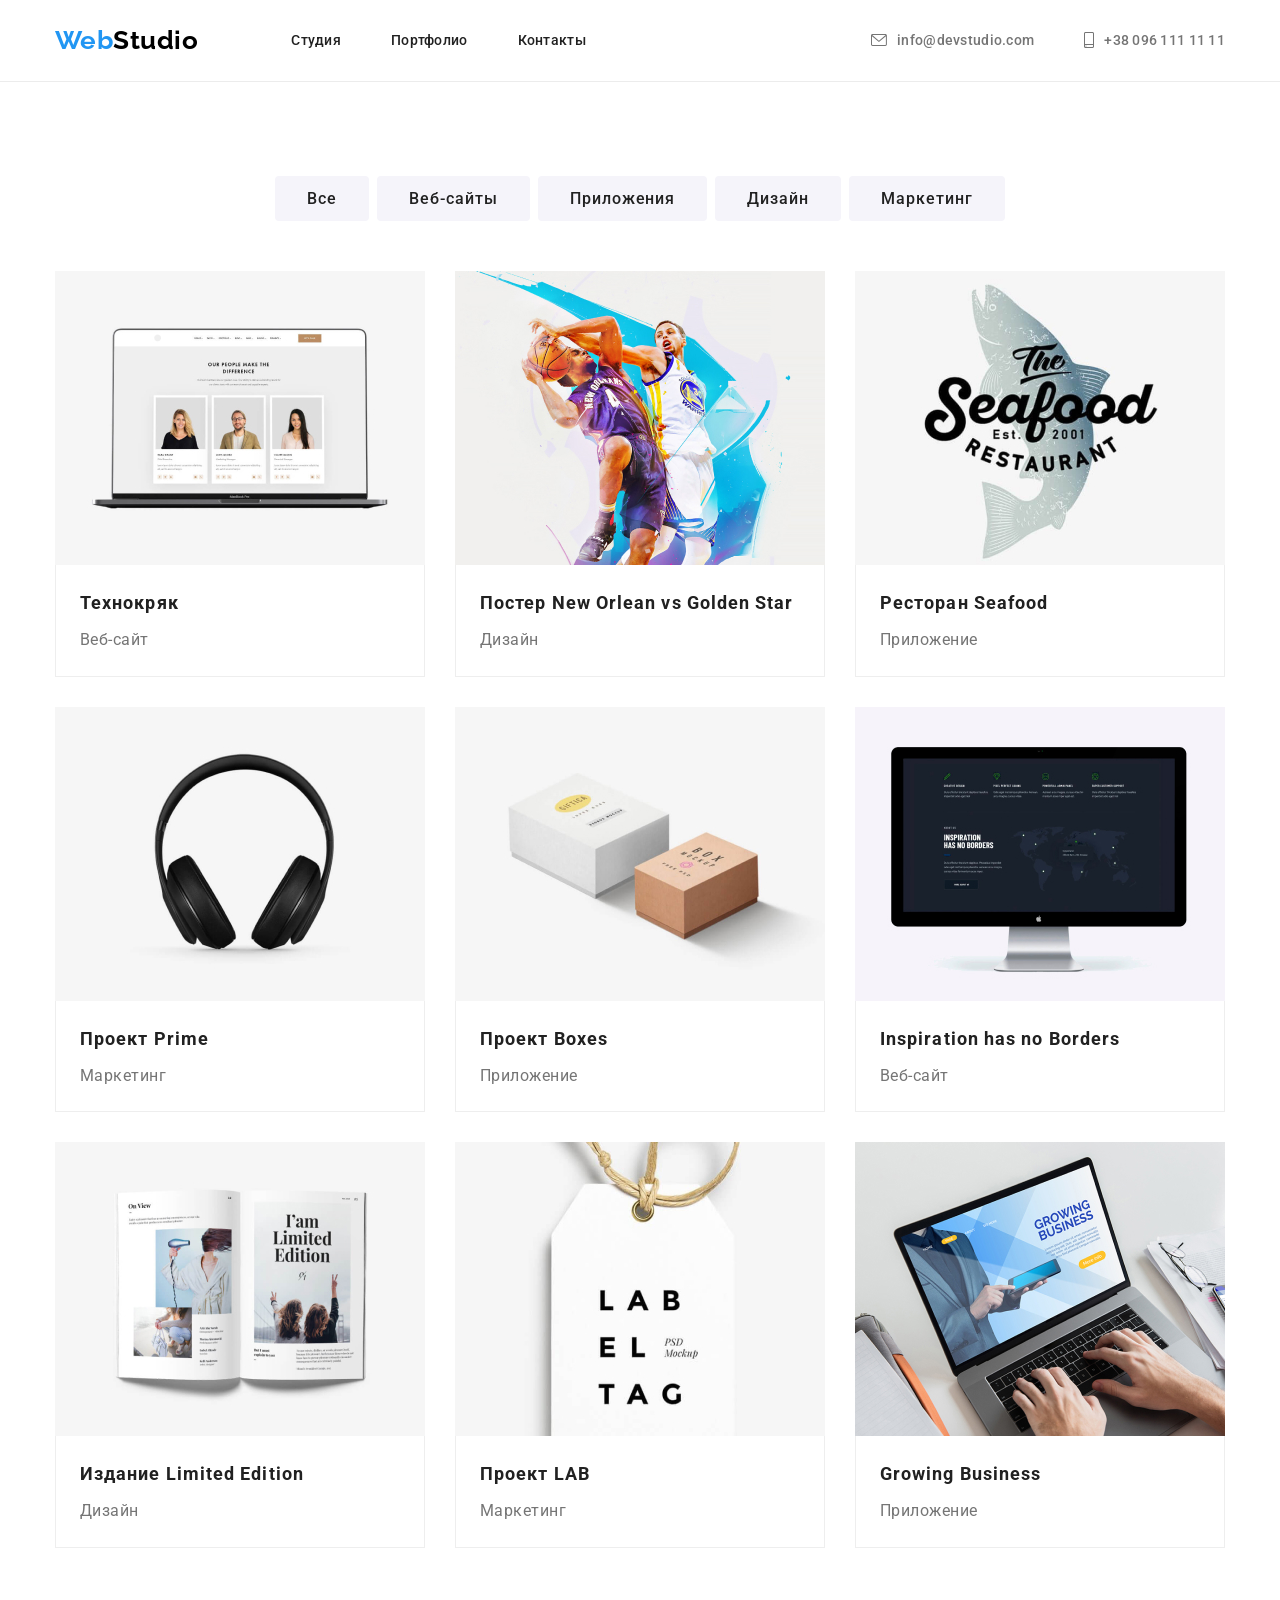
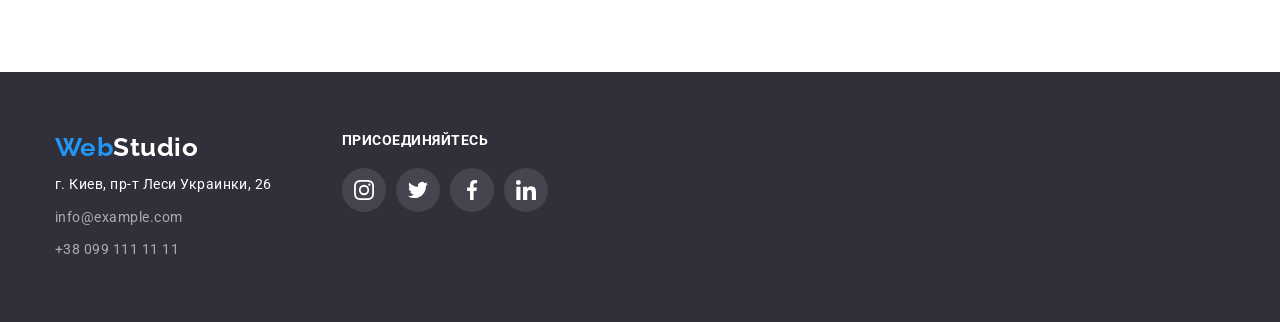
==== portfolio.html @ 29c9bf12 "выполняет дз4" ====
<!DOCTYPE html>
<html lang="ru">
<head>
    <meta charset="UTF-8">
    <meta http-equiv="X-UA-Compatible" content="IE=edge">
    <meta name="viewport" content="width=device-width, initial-scale=1.0">
    <title>WebStudio HW</title>
    <link href="https://fonts.googleapis.com/css2?family=Raleway:wght@700&family=Roboto:wght@400;500;700;900&display=swap" rel="stylesheet">
    <link rel="stylesheet" href="https://cdnjs.cloudflare.com/ajax/libs/modern-normalize/1.1.0/modern-normalize.min.css">
    <link rel="stylesheet" href="./css/style.css">
    <link rel="stylesheet" href="./css/portfolio.css">
</head>
<body>
    
                                            <!-- ХЕДЕР -->
<header class="header">
<div class="container heder-container">
<nav class="nav">
    <a class="logo logo-header" href="./index.html"><span class="logo-span">Web</span>Studio</a>

    <ul class="nav-list">
        <li class="nav-list-item"><a class="link link-nav" href="./index.html">Студия</a></li>
        <li class="nav-list-item"><a class="link link-nav link-portfolio" href="./portfolio.html">Портфолио</a></li>
        <li class="nav-list-item"><a class="link link-nav" href="">Контакты</a></li>
    </ul>

</nav>
    <ul class="contact-list">
        <li class="contact-list-item"><a class="link link-contact" href="mailto:info@devstudio.com">
            <svg class="link-icon-contact" width="16" height="12"><use href="./images/sprite.svg#icon-envelope"></use></svg>
            info@devstudio.com</a></li>
        <li class="contact-list-item"><a class="link link-contact" href="tel:+380961111111">
            <svg class="link-icon-contact" width="10" height="16"><use href="./images/sprite.svg#icon-smartphone"></use></svg>
            +38 096 111 11 11</a></li>
    </ul>
</div>
</header>

                                            <!-- МЕЙН -->
<main>
                                        <!-- section ofs -->
    <section class="ofs-section">
        <div class="container">

        <h1 hidden>Наши предложения</h1>
        <ul class="list-ofs">
            <li class="list-ofs-items"><button class="btn btn-portfolio" type="button">Все</button></li>
            <li class="list-ofs-items"><button class="btn btn-portfolio" type="button">Веб-сайты</button></li>
            <li class="list-ofs-items"><button class="btn btn-portfolio" type="button">Приложения</button></li>
            <li class="list-ofs-items"><button class="btn btn-portfolio" type="button">Дизайн</button></li>
            <li class="list-ofs-items"><button class="btn btn-portfolio" type="button">Маркетинг </button></li>
        </ul>

<ul class="list-ofs-cards">
    <li class="list-ofs-cards-items">
        <a href="">
        <img src="./images/portfolio/prodject1.jpg" alt="предложение" width="370">
        <div class="ofs-cards">
            <h2 class="title-ofers">Технокряк</h2>
            <p class="offers-text">Веб-сайт</p>
        </div>
        </a>
    </li>
    <li class="list-ofs-cards-items">
        <a href="">
        <img src="./images/portfolio/prodject2.jpg" alt="предложение" width="370">
        <div class="ofs-cards">
            <h2 class="title-ofers">Постер New Orlean vs Golden Star</h2>
            <p class="offers-text">Дизайн</p>
        </div>
        </a>
    </li>
    <li class="list-ofs-cards-items">
        <a href="">
        <img src="./images/portfolio/prodject3.jpg" alt="предложение" width="370">
        <div class="ofs-cards">
            <h2 class="title-ofers">Ресторан Seafood</h2>
            <p class="offers-text">Приложение</p>
        </div>
        </a>
    </li>
    <li class="list-ofs-cards-items">
        <a href="">
        <img src="./images/portfolio/prodject4.jpg" alt="предложение" width="370">
        <div class="ofs-cards">
            <h2 class="title-ofers">Проект Prime</h2>
            <p class="offers-text">Маркетинг</p>
        </div>
        </a>
    </li>
    <li class="list-ofs-cards-items">
        <a href="">
        <img src="./images/portfolio/prodject5.jpg" alt="предложение" width="370">
        <div class="ofs-cards">
            <h2 class="title-ofers">Проект Boxes</h2>
            <p class="offers-text">Приложение</p>
        </div>
        </a>
    </li>
    <li class="list-ofs-cards-items">
        <a href="">
        <img src="./images/portfolio/prodject6.jpg" alt="предложение" width="370">
        <div class="ofs-cards">
            <h2 class="title-ofers">Inspiration has no Borders</h2>
            <p class="offers-text">Веб-сайт</p>
        </div>
        </a>
    </li>
    <li class="list-ofs-cards-items">
        <a href="">
        <img src="./images/portfolio/prodject7.jpg" alt="предложение" width="370">
        <div class="ofs-cards">
            <h2 class="title-ofers">Издание Limited Edition</h2>
            <p class="offers-text">Дизайн</p>
        </div>
        </a>
    </li>
    <li class="list-ofs-cards-items">
        <a href="">
        <img src="./images/portfolio/prodject8.jpg" alt="предложение" width="370">
        <div class="ofs-cards">
            <h2 class="title-ofers">Проект LAB</h2>
            <p class="offers-text">Маркетинг</p>
        </div>
        </a>
    </li>
    <li class="list-ofs-cards-items">
        <a href="">
        <img src="./images/portfolio/prodject9.jpg" alt="предложение" width="370">
        <div class="ofs-cards">
            <h2 class="title-ofers">Growing Business</h2>
            <p class="offers-text">Приложение</p>
        </div>
        </a>
    </li>
</ul>
    </div>
    </section>
</main>

                                        <!-- ФУТЕР -->
<footer class="footer">
    <div class="container footer-container">
    <div class="adress-container">
    <a class="logo logo-footer" href="./index.html"><span class="logo-span">Web</span>Studio</a>
    
    <address class="adress">
       <p class="footer-text">г. Киев, пр-т Леси Украинки, 26</p>
    <ul>
        <li class="list-adress-items"><a class="link link-footer" href="mailto:info@example.com">info@example.com</a></li>
        <li class="list-adress-items"><a class="link link-footer" href="tel:+380991111111">+38 099 111 11 11</a></li>
    </ul>
    </address>
    </div>

    <div class="social-conteiner">
        <p class="sl-text">Присоединяйтесь</p>
    <ul class="list-adress">
        <li class="list-adress-items-sl"><a class="social-link sl-instagram" href=""></a></li>
        <li class="list-adress-items-sl"><a class="social-link sl-twitter" href=""></a></li>
        <li class="list-adress-items-sl"><a class="social-link sl-facebook" href=""></a></li>
        <li class="list-adress-items-sl"><a class="social-link sl-in" href=""></a></li>
    </ul>
    </div>

    </div>
</footer>

</body>
</html>
---- css/style.css ----
:root {
    --main-font: "Roboto", sans-serif; ;
    --secondary-font: "Raleway", sans-serif;;

    /* TEXT COLORS */
    --main-txt-cl: #757575 ;
    --secondary-txt-cl: #212121 ;

    /* BTN COLORS */
    --btn-txt-cl: #ffffff ;
    --btn-bg-cl: #2196F3 ;

    /* COLORS */
    --accent-cl: #2196F3 ;
    --main-bg-cl: #ffffff ;
    
    --black-cl: #212121 ;
    --grey-cl: #757575 ;
    
    /* BORDER RADIUS */
    --btn-border-radius: 4px;
    --border-radius: 0px 0px 4px 4px;

}

body {
    font-family: var(--main-font);
    letter-spacing: 0.03em;
    color: var(--main-txt-cl);

}

button {
    font-family: inherit;

}

ul,
li,
h1,
h2,
h3,
h4,
h5,
p  {
    margin-block-start: 0em;
    margin-block-end: 0em;
    margin-inline-start: 0px;
    margin-inline-end: 0px;
    padding-inline-start: 0px;
}

img {
    display: block;
}

h1,
h2,
h3,
h4,
h5,
h6 {
    color: var(--secondary-txt-cl);
    margin: 0;
    padding: 0;

}

ul {
    list-style: none;
}

a {
    text-decoration: none;
}

address {
    font-style: normal;
}

.container {
    width: 1200px;
    padding-left: 15px;
    padding-right: 15px;
    margin-left: auto;
    margin-right: auto;
}

.visually-hidden {
    position: absolute;
    clip: rect(0 0 0 0);
    width: 1px;
    height: 1px;
    margin: -1px;
}

/* HEADER */

.header {
    border-bottom: 1px solid #ECECEC;
}

.heder-container {
    display: flex;
    align-items: center;
}

.nav {
    display: flex;
    align-items: center;
}

.contact-list {
    display: flex;
    margin-left: auto;
}

.nav-list {
    display: flex;
    align-items: center;
}

.logo {
    font-family: var(--secondary-font);
    color: #000;
    font-weight: bold;
    font-size: 26px;
    line-height: 1.2;
}

.logo-header {
    margin-right: 93px;
}

.logo-span {
    color: var(--accent-cl)
}

/* link nav */
.link-nav {
    padding-top: 32px;
    padding-bottom: 32px;
    display: block;
}

.link-nav {
    color: var(--black-cl);
    font-weight: 500;
    font-size: 14px;
    line-height: 1.2;
    letter-spacing: 0.02em;
}

.nav-list-item {
    margin-right: 50px;
}

.nav-list-item:last-child {
    margin-right: 0;
}

.link:hover,
.link:focus {
    color: var(--accent-cl)
}

.link-studio:visited {
    color: var(--accent-cl);
}

.contact-list-item {
    margin-right: 50px;
}

.contact-list-item:last-child {
margin-right: 0px;
}

.link-contact {
    font-weight: 500;
    font-size: 14px;
    line-height: 1.2;
    letter-spacing: 0.02em;
    color: var(--grey-cl);
}

.link-contact {
    display: flex;
    align-items: center;
    justify-content: center; 
}

.link-icon-contact {
    fill: #757575;
    margin-right: 10px;
}

.link-contact:hover .link-icon-contact,
.link-contact:focus .link-icon-contact {
    fill: #2196F3;
}

/* MAIN */

/* hero section */

.hero-section {
    background-image: linear-gradient(
        to right,
        rgba(47, 48, 58, 0.4),
        rgba(47, 48, 58, 0.4)),
        url(../images/main-page/bg-img.jpg);
    padding-top: 200px;
    padding-bottom: 200px;
    background-repeat: no-repeat;
    background-size: cover;
    background-position: center;
    height: 600px;
}

.title-hero {
    font-weight: 900;
    font-size: 44px;
    line-height: 1.4;
    text-align: center;
    letter-spacing: 0.06em;
    text-transform: uppercase;
    color: #ffffff;
}

.btn {
    font-weight: bold;
    font-size: 16px;
    line-height: 1.9;
    display: flex;
    align-items: center;
    text-align: center;
    letter-spacing: 0.06em;
    
    background-color: var(--btn-bg-cl);
    color: var(--btn-txt-cl);
    border: 0px;
    border-radius: var(--btn-border-radius);

    cursor: pointer;
    margin-top: 30px;
    margin-left: auto;
    margin-right: auto;
    padding: 10px 32px;
}

.btn:hover,
.btn:focus {
    background-color: #188CE8;
}

/* our benefits */
.benefits-section {
    padding-top: 94px;
    padding-bottom: 94px;
}

.list-benefits {
    display: flex;
}

.list-benefits-items::before {
    display: block;
    content: "";
    height: 120px;
    background-size: 70 70;
    background-repeat: no-repeat;
    background-position: center;
    background-color: #F5F4FA;
    margin-bottom: 30px;
}

.icon-antenna::before {
    background-image: 
    url(../images/icons/antenna.svg);
}

.icon-clock::before {
    background-image: 
    url(../images/icons/clock.svg);
}

.icon-diagram::before {
    background-image: 
    url(../images/icons/diagram.svg);
}

.icon-astronaut::before {
    background-image: 
    url(../images/icons/astronaut.svg);
}

.list-benefits-items {
    margin-right: 30px;
    width: 270px;
}
.list-benefits-items:last-child {
    margin-right: 0px;
}

.title-benefits {
    font-weight: bold;
    font-size: 14px;
    line-height: 1.2;
    text-transform: uppercase;
    margin-bottom: 10px;
}

.benefits-text {
    font-size: 14px;
    line-height: 1.7;
}

/* our work section */
.our-work-section {
    padding-bottom: 94px;
}

.title-work {
    font-weight: bold;
    font-size: 36px;
    line-height: 1.2;
    text-align: center;
    margin-bottom: 50px;
}

.work-list {
    display: flex;
}

.work-list-item {
    margin-right: 30px;
}

.work-list-item:last-child {
    margin-right: 0;
}

/* our team section */
.our-team-section {
    padding-top: 94px;
    padding-bottom: 94px;
    background-color: #F5F4FA;
}

.team-list {
    display: flex;
}

.team-list-item {
    margin-right: 30px;
    box-shadow: 0px 1px 3px rgba(0, 0, 0, 0.12),
     0px 1px 1px rgba(0, 0, 0, 0.14),
      0px 2px 1px rgba(0, 0, 0, 0.2);
}
.team-list-item:last-child {
    margin-right: 0;
}

.team-card {
    padding-top: 30px;
    padding-bottom: 30px;
    background-color: #fff;
    /* border-radius: var(--border-radius);
    border: 0px solid; */
}

.title-team {
    font-weight: bold;
    font-size: 36px;
    line-height: 1.2;
    text-align: center;
    margin-bottom: 50px;
}

.title-name {
    font-weight: 500;
    font-size: 16px;
    line-height: 1.2;
    text-align: center;
    margin-bottom: 10px;
}

.team-text {
    font-size: 16px;
    line-height: 1.2;
    text-align: center;
}

.list-sl {
    display: flex;
    margin-left: 30px;
    margin-top: 16px;
}

.list-item-sl {
    margin-right: 10px;
}

.list-item-sl:last-child {
    margin-right: 0;
}

.link-icon-team {
    display: flex;
    align-items: center;
    justify-content: center;
    width: 44px;
    height: 44px;
    border-radius: 50%;
}

.link-icon {
    fill: #AFB1B8;
}

.link-icon-team:hover,
.link-icon-team:focus {
    background-color: #2196F3;
}

.link-icon-team:hover .link-icon {
    fill: #fff;
}

/* section client */
.section-client {
    padding-top: 94px;
    padding-bottom: 94px;
}

.client-title {
    font-weight: bold;
    font-size: 36px;
    line-height: 1.2;
    text-align: center;
    margin-bottom: 50px;
}

.client-list {
    display: flex;
}

.client-list-item {
    border: 1px solid #AFB1B8;
    border-radius: 4px;
    margin-right: 30px;
}

.client-list-item:last-child {
margin-right: 0;
}

.icon-client {
    fill: #AFB1B8;
}

.client-list-item:hover .icon-client,
.client-list-item:focus .icon-client {
    fill: #2196F3;
}

.client-list-item:hover,
.client-list-item:focus {
    border: 1px solid #2196F3;
}

/* FOOTER */

.footer-container {
    display: flex;
}

.adress-container {
    display: block;
}
.social-conteiner {
    margin-left: 70px;
}

.footer {
    background-color: #2F303A;
    padding-top: 60px;
    padding-bottom: 60px;
}

.logo-footer {
    color: #ffffff;
}
.adress {
    margin-top: 10px;
}

.footer-text {
    font-size: 14px;
    line-height: 1.7;
    color: #ffffff;
    margin-bottom: 9px;
}

.list-adress {
    display: flex;
}

.list-adress-items {
    margin-top: 9px;
}
.list-adress-items:first-child {
    margin-top: 0;
}

.list-adress-items-sl {
    margin-right: 10px;
}

.list-adress-items-sl:last-child {
    margin-right: 0;
}

.sl-text {
    font-weight: bold;
    font-size: 14px;
    line-height: 1.2;
    text-transform: uppercase;
    color: #fff;
    margin-bottom: 20px;
}

.link-footer {
    font-size: 14px;
    line-height: 1.7;
    color: rgba(255, 255, 255, 0.6);
}

.social-link {
    display: inline-block;
    height: 44px;
    width: 44px;
    background-repeat: no-repeat;
    background-position: center;
    border-radius: 50%;
    background-color: rgba(255,255,255,0.1);
    color: #ffffff;
}

.social-link:hover,
.social-link:focus {
    background-color: #2196F3;
}

.sl-instagram {
background-image: 
url(../images/icons/icons-ss/instagram-f.svg);
}

.sl-twitter {
background-image: 
url(../images/icons/icons-ss/twitter-f.svg);
}

.sl-facebook {
background-image: 
url(../images/icons/icons-ss/facebook-f.svg);
}

.sl-in {
background-image: 
url(../images/icons/icons-ss/linkedin-f.svg);
}
---- css/portfolio.css ----
/* HEADER */
.link-portfolio:visited {
    color: var(--accent-cl);
}

/* MAIN */

.ofs-section{
padding-top: 94px;
padding-bottom: 94px;
}

.btn-portfolio {
    background-color: #F5F4FA;
    color: var(--black-cl);

    font-weight: 500;
    font-size: 16px;
    line-height: 1.6;
    text-align: center;
    margin: 0px
}

.btn-portfolio:hover,
.btn-portfolio:focus {
    background-color: var(--accent-cl);
    color: #fff;
}

.list-ofs {
    display: flex;
    justify-content: center;
    margin-bottom: 50px;
}

.list-ofs-items {
    margin-right: 8px;
}
.list-ofs-items:last-child {
    margin-right: 0;
}

.list-ofs-cards-items:hover,
.list-ofs-cards-items:focus {
    box-shadow: 0px 1px 1px rgba(0, 0, 0, 0.12),
     0px 4px 4px rgba(0, 0, 0, 0.06),
     1px 4px 6px rgba(0, 0, 0, 0.16);
}

/* offers */
.title-ofers {
    font-weight: bold;
    font-size: 18px;
    line-height: 2;
    letter-spacing: 0.06em;
}

.offers-text {
    font-size: 16px;
    line-height: 1.9;
    margin-top: 4px;
    color: var(--main-txt-cl);
}

.list-ofs-cards {
    display: flex;
    flex-wrap: wrap;
}

.ofs-cards {
    padding: 20px 24px;
    border-bottom: 1px solid #EEEEEE;
    border-right: 1px solid #EEEEEE;
    border-left: 1px solid #EEEEEE;
}

.list-ofs-cards-items {
    margin-right: 30px;
    width: 370px;
    margin-bottom: 30px;
}

.list-ofs-cards-items:nth-child(3n) {
    margin-right: 0;
}
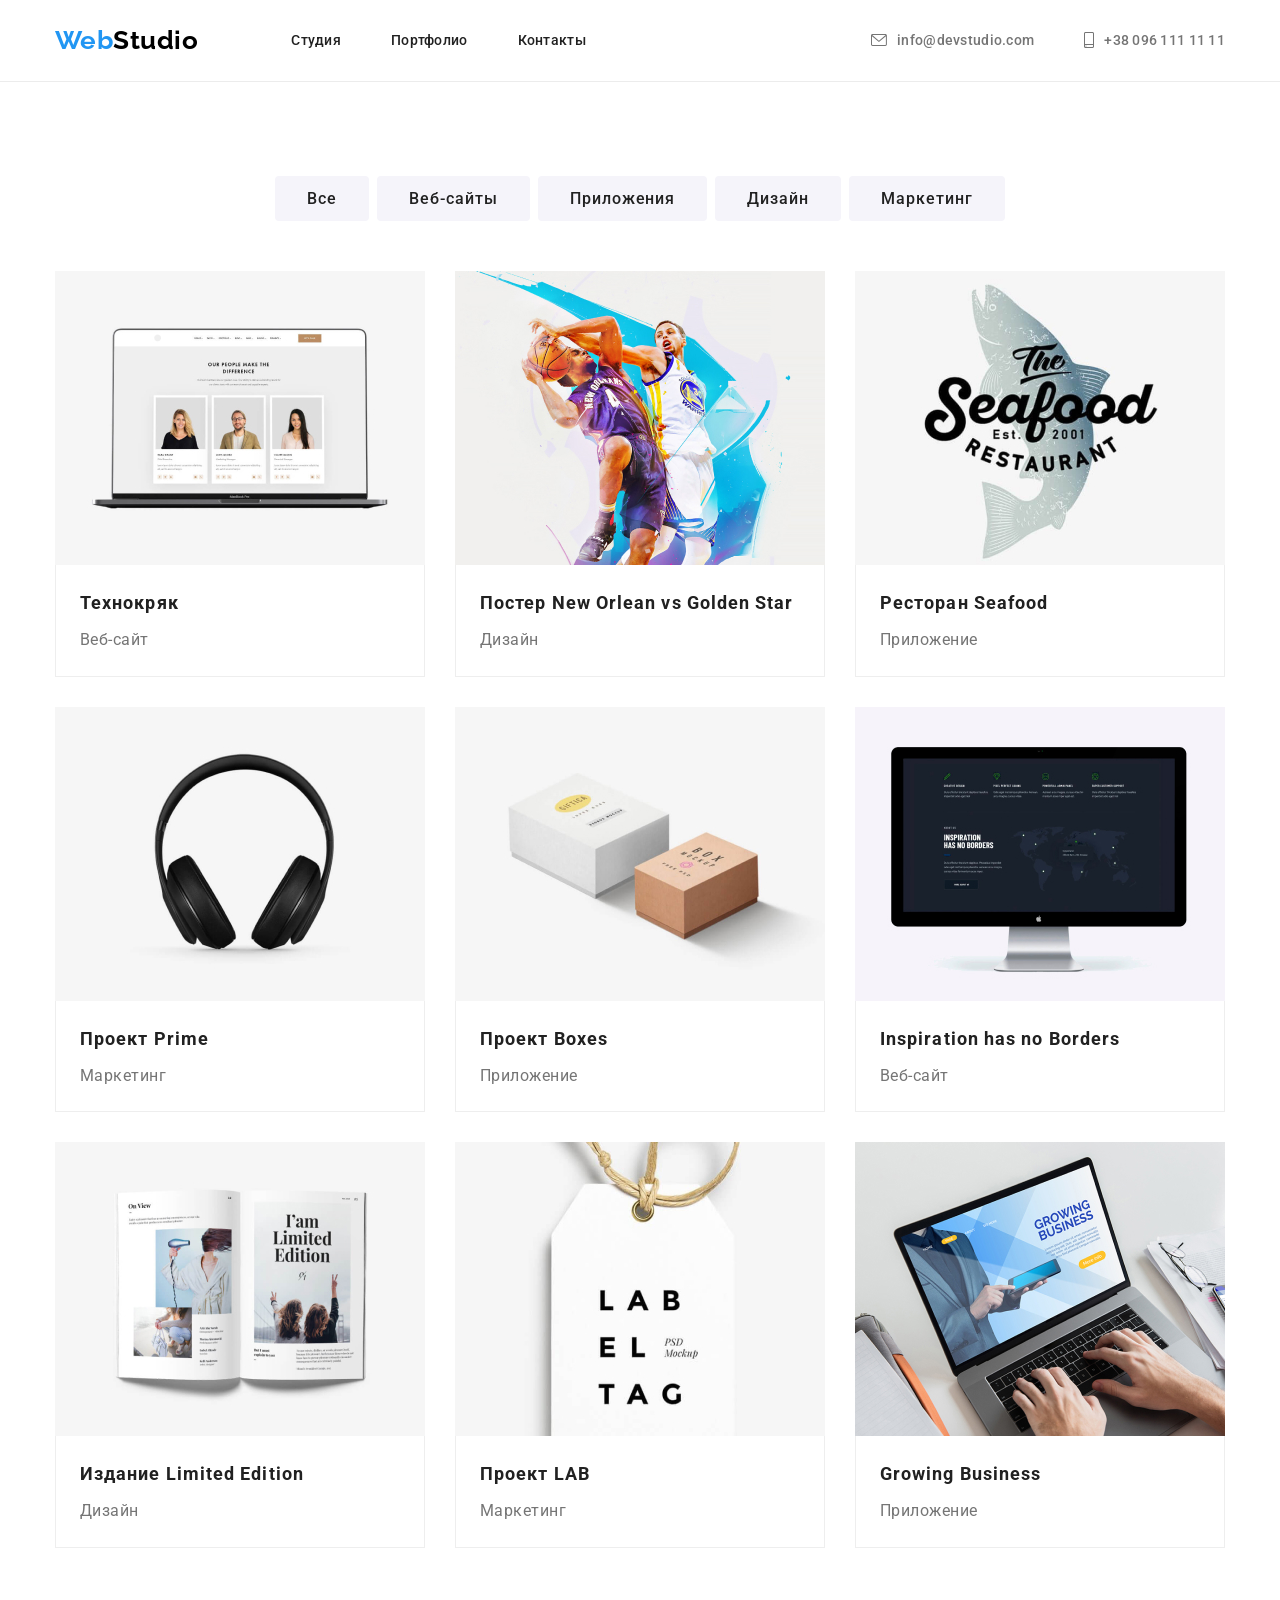
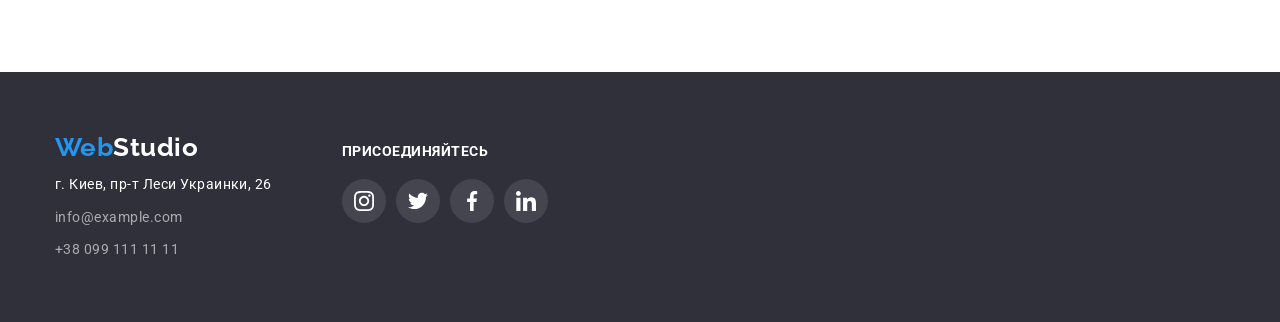
==== commit 84fd4a27: "вносит правки" ====
--- a/portfolio.html
+++ b/portfolio.html
@@ -53,7 +53,7 @@
 
 <ul class="list-ofs-cards">
     <li class="list-ofs-cards-items">
-        <a href="">
+        <a class="link-ofs-cards" href="">
         <img src="./images/portfolio/prodject1.jpg" alt="предложение" width="370">
         <div class="ofs-cards">
             <h2 class="title-ofers">Технокряк</h2>
@@ -62,7 +62,7 @@
         </a>
     </li>
     <li class="list-ofs-cards-items">
-        <a href="">
+        <a class="link-ofs-cards" href="">
         <img src="./images/portfolio/prodject2.jpg" alt="предложение" width="370">
         <div class="ofs-cards">
             <h2 class="title-ofers">Постер New Orlean vs Golden Star</h2>
@@ -71,7 +71,7 @@
         </a>
     </li>
     <li class="list-ofs-cards-items">
-        <a href="">
+        <a class="link-ofs-cards" href="">
         <img src="./images/portfolio/prodject3.jpg" alt="предложение" width="370">
         <div class="ofs-cards">
             <h2 class="title-ofers">Ресторан Seafood</h2>
@@ -80,7 +80,7 @@
         </a>
     </li>
     <li class="list-ofs-cards-items">
-        <a href="">
+        <a class="link-ofs-cards" href="">
         <img src="./images/portfolio/prodject4.jpg" alt="предложение" width="370">
         <div class="ofs-cards">
             <h2 class="title-ofers">Проект Prime</h2>
@@ -89,7 +89,7 @@
         </a>
     </li>
     <li class="list-ofs-cards-items">
-        <a href="">
+        <a class="link-ofs-cards" href="">
         <img src="./images/portfolio/prodject5.jpg" alt="предложение" width="370">
         <div class="ofs-cards">
             <h2 class="title-ofers">Проект Boxes</h2>
@@ -98,7 +98,7 @@
         </a>
     </li>
     <li class="list-ofs-cards-items">
-        <a href="">
+        <a class="link-ofs-cards" href="">
         <img src="./images/portfolio/prodject6.jpg" alt="предложение" width="370">
         <div class="ofs-cards">
             <h2 class="title-ofers">Inspiration has no Borders</h2>
@@ -107,7 +107,7 @@
         </a>
     </li>
     <li class="list-ofs-cards-items">
-        <a href="">
+        <a class="link-ofs-cards" href="">
         <img src="./images/portfolio/prodject7.jpg" alt="предложение" width="370">
         <div class="ofs-cards">
             <h2 class="title-ofers">Издание Limited Edition</h2>
@@ -116,7 +116,7 @@
         </a>
     </li>
     <li class="list-ofs-cards-items">
-        <a href="">
+        <a class="link-ofs-cards" href="">
         <img src="./images/portfolio/prodject8.jpg" alt="предложение" width="370">
         <div class="ofs-cards">
             <h2 class="title-ofers">Проект LAB</h2>
@@ -125,7 +125,7 @@
         </a>
     </li>
     <li class="list-ofs-cards-items">
-        <a href="">
+        <a class="link-ofs-cards" href="">
         <img src="./images/portfolio/prodject9.jpg" alt="предложение" width="370">
         <div class="ofs-cards">
             <h2 class="title-ofers">Growing Business</h2>
@@ -155,12 +155,24 @@
 
     <div class="social-conteiner">
         <p class="sl-text">Присоединяйтесь</p>
-    <ul class="list-adress">
-        <li class="list-adress-items-sl"><a class="social-link sl-instagram" href=""></a></li>
-        <li class="list-adress-items-sl"><a class="social-link sl-twitter" href=""></a></li>
-        <li class="list-adress-items-sl"><a class="social-link sl-facebook" href=""></a></li>
-        <li class="list-adress-items-sl"><a class="social-link sl-in" href=""></a></li>
-    </ul>
+        <ul class="list-sl">
+            <li class="list-item-sl"><a class="link-icon-team-footer" href="" aria-label="иконка Инстаграм">
+                <svg class="link-icon-footer" width="20px" height="20px">
+                <use href="./images/sprite.svg#icon-instagram"></use>>
+            </svg></a></li>
+            <li class="list-item-sl"><a class="link-icon-team-footer" href="" aria-label="иконка Твитер">
+                <svg class="link-icon-footer" width="20px" height="20px">
+                <use href="./images/sprite.svg#icon-twitter"></use>>
+            </svg></a></li>
+            <li class="list-item-sl"><a class="link-icon-team-footer" href="" aria-label="иконка Фейсбук">
+                <svg class="link-icon-footer" width="20px" height="20px">
+                <use href="./images/sprite.svg#icon-facebook"></use>>
+            </svg></a></li>
+            <li class="list-item-sl"><a class="link-icon-team-footer" href="" aria-label="иконка Ин">
+                <svg class="link-icon-footer" width="20px" height="20px">
+                <use href="./images/sprite.svg#icon-linkedin"></use>>
+            </svg></a></li>
+        </ul>
     </div>
 
     </div>
--- a/css/style.css
+++ b/css/style.css
@@ -203,7 +203,6 @@
 /* MAIN */
 
 /* hero section */
-
 .hero-section {
     background-image: linear-gradient(
         to right,
@@ -215,7 +214,7 @@
     background-repeat: no-repeat;
     background-size: cover;
     background-position: center;
-    height: 600px;
+    max-width: 1600px;
 }
 
 .title-hero {
@@ -268,7 +267,7 @@
     display: block;
     content: "";
     height: 120px;
-    background-size: 70 70;
+    background-size: 70px 70px;
     background-repeat: no-repeat;
     background-position: center;
     background-color: #F5F4FA;
@@ -394,7 +393,7 @@
 
 .list-sl {
     display: flex;
-    margin-left: 30px;
+    justify-content: center;
     margin-top: 16px;
 }
 
@@ -450,6 +449,15 @@
     border: 1px solid #AFB1B8;
     border-radius: 4px;
     margin-right: 30px;
+    width: 170px;
+    height: 92px;
+}
+
+.client-link {
+    display: inline-block;
+    width: 100%;
+    height: 100%;
+    padding: 16px 32px;
 }
 
 .client-list-item:last-child {
@@ -474,6 +482,7 @@
 
 .footer-container {
     display: flex;
+    align-items: baseline;
 }
 
 .adress-container {
@@ -503,23 +512,12 @@
     margin-bottom: 9px;
 }
 
-.list-adress {
-    display: flex;
-}
-
 .list-adress-items {
     margin-top: 9px;
 }
+
 .list-adress-items:first-child {
     margin-top: 0;
-}
-
-.list-adress-items-sl {
-    margin-right: 10px;
-}
-
-.list-adress-items-sl:last-child {
-    margin-right: 0;
 }
 
 .sl-text {
@@ -537,38 +535,21 @@
     color: rgba(255, 255, 255, 0.6);
 }
 
-.social-link {
-    display: inline-block;
+.link-icon-footer {
+    fill: #fff;
+}
+
+.link-icon-team-footer {
+    display: flex;
+    align-items: center;
+    justify-content: center;
+    width: 44px;
     height: 44px;
-    width: 44px;
-    background-repeat: no-repeat;
-    background-position: center;
     border-radius: 50%;
-    background-color: rgba(255,255,255,0.1);
-    color: #ffffff;
-}
-
-.social-link:hover,
-.social-link:focus {
+    background-color: rgba(255, 255, 255, 0.1);
+}
+
+.link-icon-team-footer:hover,
+.link-icon-team-footer:focus {
     background-color: #2196F3;
 }
-
-.sl-instagram {
-background-image: 
-url(../images/icons/icons-ss/instagram-f.svg);
-}
-
-.sl-twitter {
-background-image: 
-url(../images/icons/icons-ss/twitter-f.svg);
-}
-
-.sl-facebook {
-background-image: 
-url(../images/icons/icons-ss/facebook-f.svg);
-}
-
-.sl-in {
-background-image: 
-url(../images/icons/icons-ss/linkedin-f.svg);
-}
--- a/css/portfolio.css
+++ b/css/portfolio.css
@@ -25,6 +25,9 @@
 .btn-portfolio:focus {
     background-color: var(--accent-cl);
     color: #fff;
+    box-shadow: 0px 3px 1px rgba(0, 0, 0, 0.1),
+     0px 1px 2px rgba(0, 0, 0, 0.08),
+     0px 2px 2px rgba(0, 0, 0, 0.12);
 }
 
 .list-ofs {
@@ -38,13 +41,6 @@
 }
 .list-ofs-items:last-child {
     margin-right: 0;
-}
-
-.list-ofs-cards-items:hover,
-.list-ofs-cards-items:focus {
-    box-shadow: 0px 1px 1px rgba(0, 0, 0, 0.12),
-     0px 4px 4px rgba(0, 0, 0, 0.06),
-     1px 4px 6px rgba(0, 0, 0, 0.16);
 }
 
 /* offers */
@@ -83,3 +79,14 @@
 .list-ofs-cards-items:nth-child(3n) {
     margin-right: 0;
 }
+
+.link-ofs-cards {
+    display: inline-block;
+}
+
+.link-ofs-cards:hover,
+.link-ofs-cards:focus {
+    box-shadow: 0px 1px 1px rgba(0, 0, 0, 0.12),
+     0px 4px 4px rgba(0, 0, 0, 0.06),
+     1px 4px 6px rgba(0, 0, 0, 0.16);
+}
